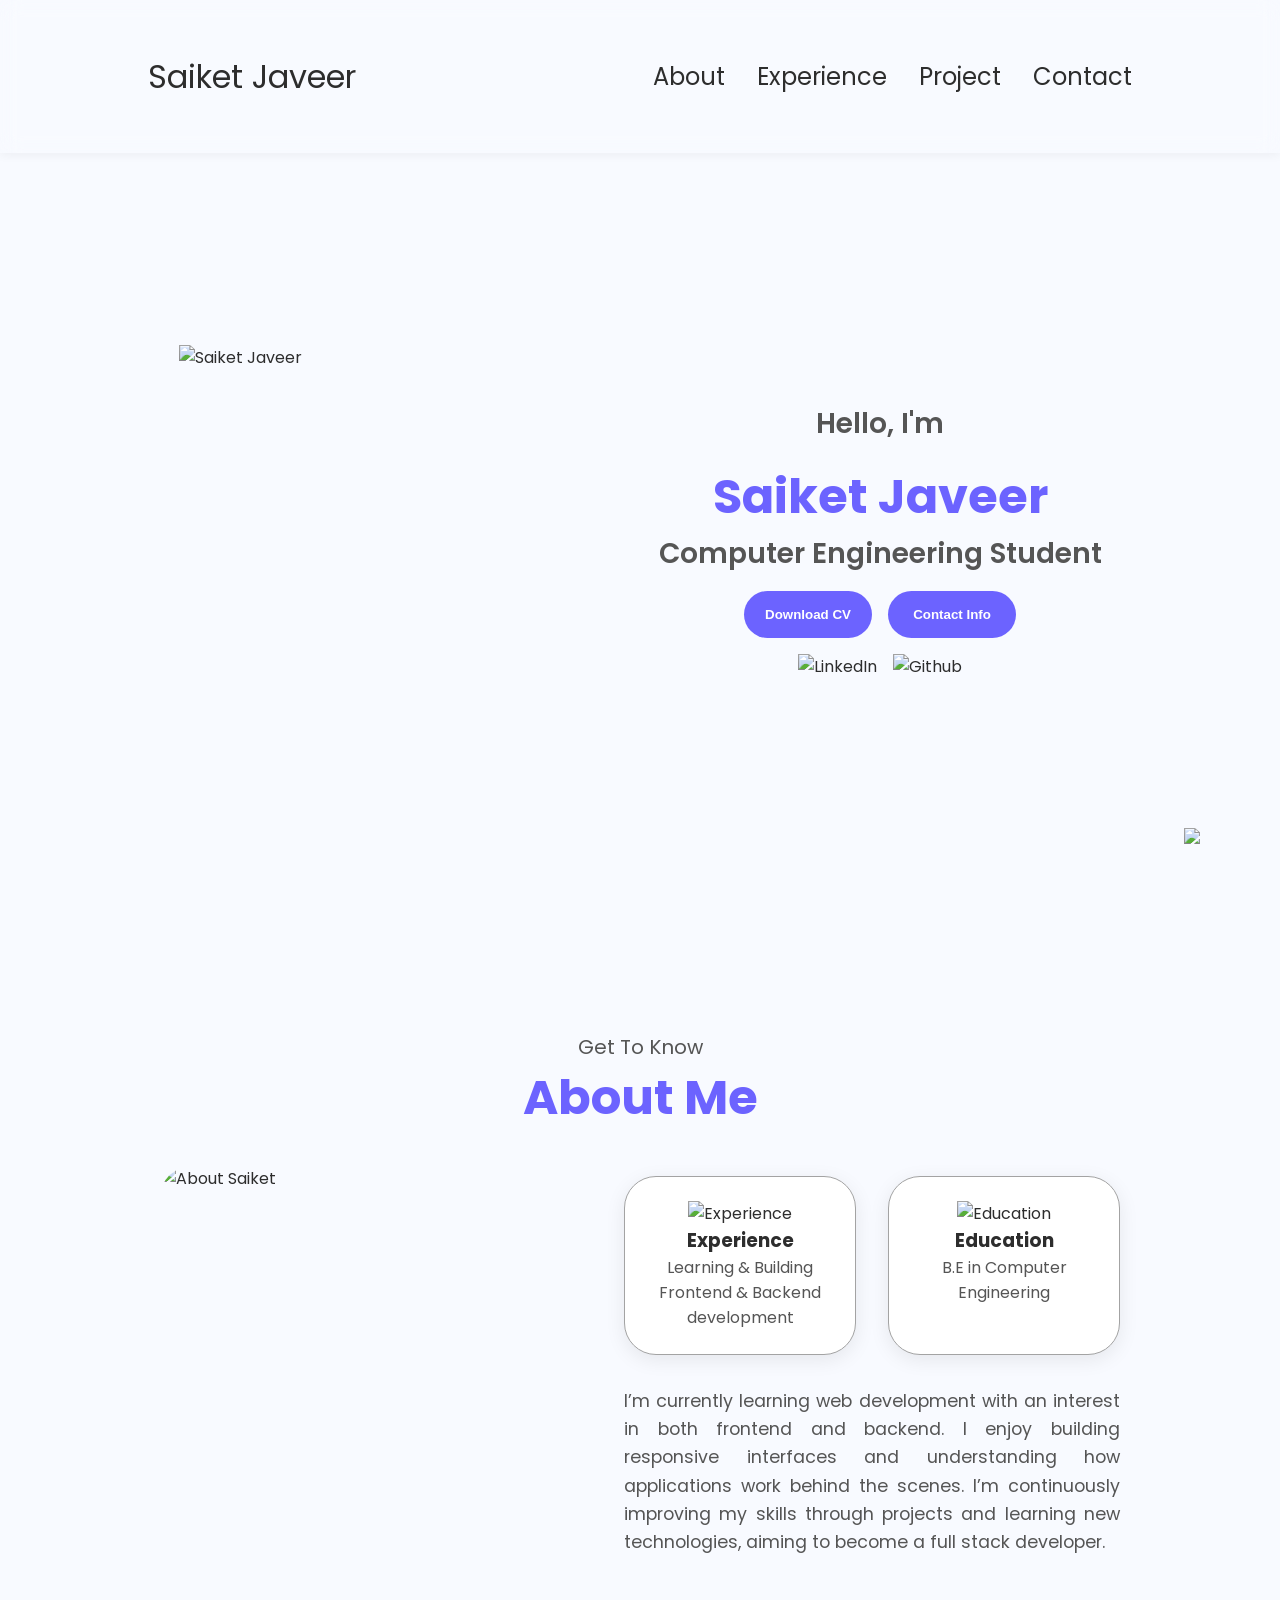
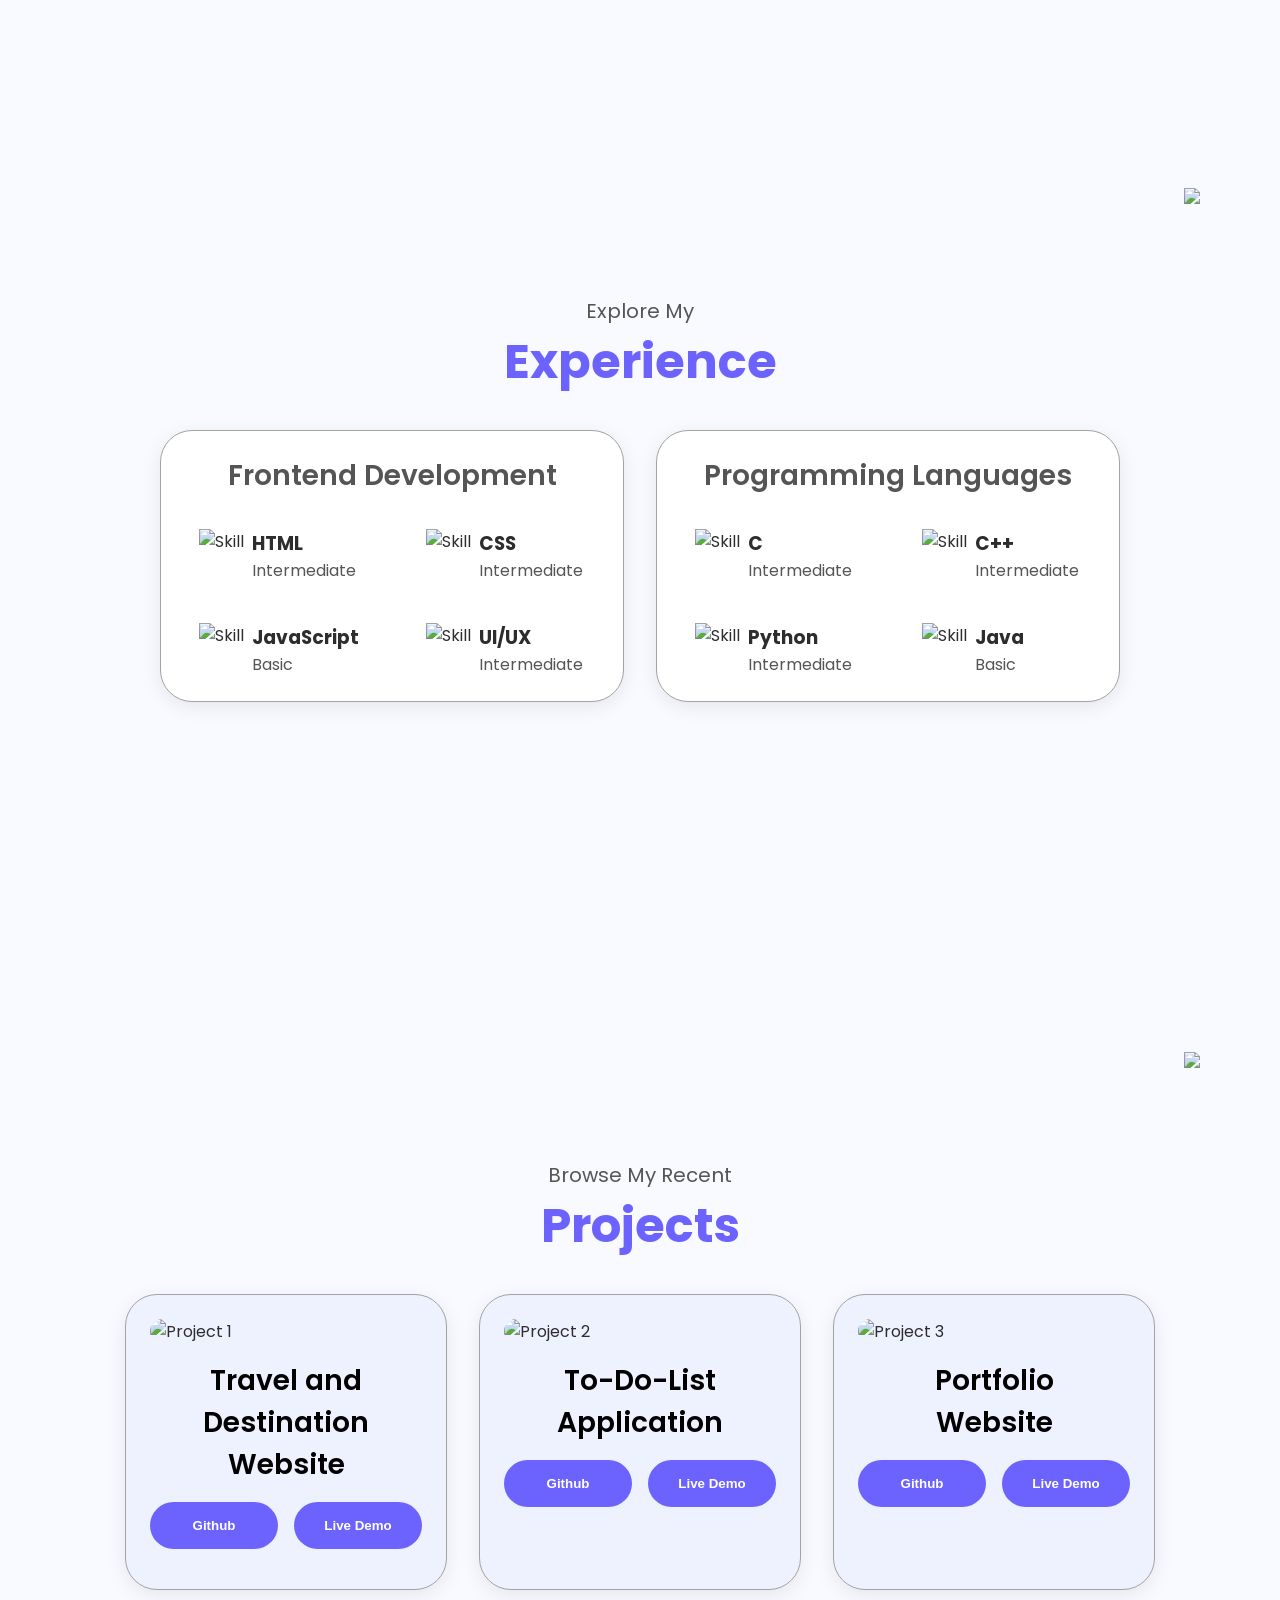
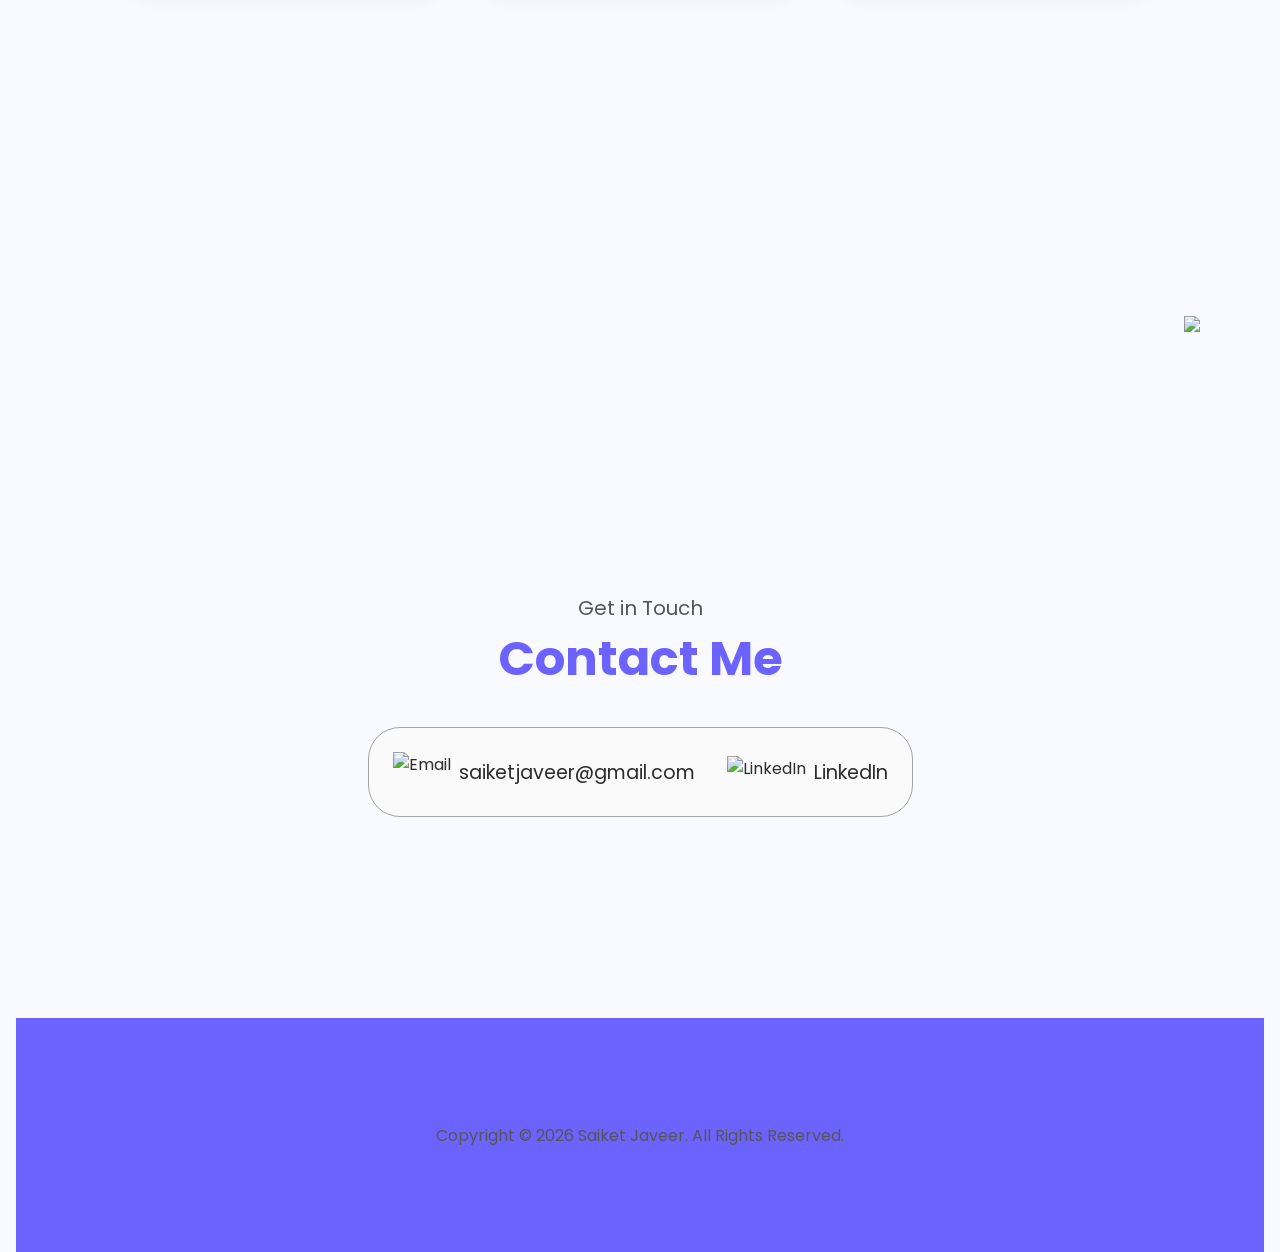
==== index.html @ c58deedf "final version" ====
<!DOCTYPE html>
<html lang="en">
<head>
    <meta charset="UTF-8">
    <meta name="viewport" content="width=device-width, initial-scale=1.0">
    <title>Saiket Javeer | Portfolio</title>
    <link rel="stylesheet" href="style.css" />
    <link rel="stylesheet" href="mediaqueries.css" />  
</head>
<body>

    <nav id="desktop-nav">
        <div class="logo">Saiket Javeer</div>
        <ul class="nav-links">
            <li><a href="#about">About</a></li>
            <li><a href="#experience">Experience</a></li>
            <li><a href="#project">Project</a></li>
            <li><a href="#contact">Contact</a></li>
        </ul>
    </nav>

    <nav id="hamburger-nav">
        <div class="logo">Saiket Javeer</div>
        <div class="hamburger-menu">
            <div class="hamburger-icon" onclick="toggleMenu()">
                <span></span>
                <span></span>
                <span></span>
            </div>
            <div class="menu-links">
                <ul>
                    <li><a href="#about" onclick="toggleMenu()">About</a></li>
                    <li><a href="#experience" onclick="toggleMenu()">Experience</a></li>
                    <li><a href="#project" onclick="toggleMenu()">Project</a></li>
                    <li><a href="#contact" onclick="toggleMenu()">Contact</a></li>
                </ul>
            </div>
        </div>
    </nav>

    <section id="profile">
        <div class="section__pic-container">
            <img src="./image 1 portfolio.jpeg" alt="Saiket Javeer">
        </div>
        <div class="section__text">
            <p class="section__text__p1">Hello, I'm</p>
            <h1 class="title">Saiket Javeer</h1>
            <p class="section__text__p2">Computer Engineering Student</p>

            <div class="btn-container">
                <button class="btn btn-color-2" onclick="window.open('./resume-example.pdf')">
                    Download CV
                </button>
                <button class="btn btn-color-2" onclick="location.href='#contact'">
                    Contact Info
                </button>
            </div>

            <div id="socials-container">
                <img src="./linkedin.png" class="icon" alt="LinkedIn" onclick="location.href='https://www.linkedin.com/in/saiket-javeer'" />
                <img src="./github.png" class="icon" alt="Github" onclick="location.href='https://github.com/saiketjaveer-web'" />
            </div>
        </div>
        <img src="./arrow.png" class="icon arrow" onclick="location.href='#about'" />
    </section>

    <section id="about">
        <p class="section__text__p1">Get To Know</p>
        <h1 class="title">About Me</h1>

        <div class="section-container">
            <div class="section__pic-container">
                <img src="./image 2 portfolio.jpeg" class="about-pic" alt="About Saiket"/>
            </div>

            <div class="about-details-section">
                <div class="about-cards-wrapper">
                    <div class="details-container">
                        <img src="./experience.png" class="icon" alt="Experience" />
                        <h3>Experience</h3>
                        <p>Learning & Building<br>Frontend & Backend development</p>
                    </div>
                    <div class="details-container">
                        <img src="./education.png" class="icon" alt="Education" />
                        <h3>Education</h3>
                        <p>B.E in Computer Engineering</p>
                    </div>
                </div>
                <div class="text-container">
                    <p>
                        I’m currently learning web development with an interest in both frontend and backend. I enjoy building responsive interfaces and understanding how applications work behind the scenes. I’m continuously improving my skills through projects and learning new technologies, aiming to become a full stack developer.
                    </p>
                </div>
            </div>
        </div>
        <img src="./arrow.png" class="icon arrow" onclick="location.href='#experience'" />
    </section>

    <section id="experience">
        <p class="section__text__p1">Explore My</p>
        <h1 class="title">Experience</h1>

        <div class="experience-details-container">
            
            <div class="details-container">
                <h2 class="experience-sub-title">Frontend Development</h2>
                <div class="article-container">
                    <article>
                        <img src="./checkmark.png" class="icon" alt="Skill" />
                        <div><h3>HTML</h3><p>Intermediate</p></div>
                    </article>
                    <article>
                        <img src="./checkmark.png" class="icon" alt="Skill" />
                        <div><h3>CSS</h3><p>Intermediate</p></div>
                    </article>
                    <article>
                        <img src="./checkmark.png" class="icon" alt="Skill" />
                        <div><h3>JavaScript</h3><p>Basic</p></div>
                    </article>
                    <article>
                        <img src="./checkmark.png" class="icon" alt="Skill" />
                        <div><h3>UI/UX</h3><p>Intermediate</p></div>
                    </article>
                </div>
            </div>

            <div class="details-container">
                <h2 class="experience-sub-title">Programming Languages</h2>
                <div class="article-container">
                    <article>
                        <img src="./checkmark.png" class="icon" alt="Skill" />
                        <div><h3>C</h3><p>Intermediate</p></div>
                    </article>
                    <article>
                        <img src="./checkmark.png" class="icon" alt="Skill" />
                        <div><h3>C++</h3><p>Intermediate</p></div>
                    </article>
                    <article>
                        <img src="./checkmark.png" class="icon" alt="Skill" />
                        <div><h3>Python</h3><p>Intermediate</p></div>
                    </article>
                    <article>
                        <img src="./checkmark.png" class="icon" alt="Skill" />
                        <div><h3>Java</h3><p>Basic</p></div>
                    </article>
                </div>
            </div>
        </div>
        <img src="./arrow.png" class="icon arrow" onclick="location.href='#project'" />
    </section>

    <section id="project">
        <p class="section__text__p1">Browse My Recent</p>
        <h1 class="title">Projects</h1>

        <div class="project-row">
            <div class="details-container color-container">
                <div class="article-container">
                    <img src="https://images01.nicepagecdn.com/page/40/90/html-template-preview-40906.webp" class="project-img" alt="Project 1" />
                </div>
                <h2 class="experience-sub-title project-title">Travel and Destination Website</h2>
                <div class="btn-container">
                    <button class="btn btn-color-2 project-btn" onclick="location.href='https://github.com/saiketjaveer-web/tourism-and-travel-website.git'">Github</button>
                    <button class="btn btn-color-2 project-btn" onclick="location.href='#'">Live Demo</button>
                </div>
            </div>
            <div class="details-container color-container">
                <div class="article-container">
                    <img src="https://imgs.search.brave.com/y5qUrwI4OBI_GmUG53EdnE_eRZyKqJmAazdnl-lyyvc/rs:fit:860:0:0:0/g:ce/aHR0cHM6Ly9tZWRp/YS5nZXR0eWltYWdl/cy5jb20vaWQvMjI0/OTQxMjgwOC9kZS9m/b3RvL3RvLWRvLWxp/c3Qtd2l0aC1jYWxj/dWxhdG9yLXBlbmNp/bC1hbmQtbm90ZXBh/ZC1vbi13b29kZW4t/ZGVzay5qcGc_cz02/MTJ4NjEyJnc9MCZr/PTIwJmM9OGUycVdK/akhZRlVzUnpaZFo4/TkY4OWJLWWZlWUNa/U1ROSEk5WDE2NVI4/Zz0" class="project-img" alt="Project 2" />
                </div>
                <h2 class="experience-sub-title project-title">To-Do-List Application</h2>
                <div class="btn-container">
                    <button class="btn btn-color-2 project-btn" onclick="location.href='https://github.com/saiketjaveer-web/ToDo-List-2.git'">Github</button>
                    <button class="btn btn-color-2 project-btn" onclick="location.href='#'">Live Demo</button>
                </div>
            </div>
            <div class="details-container color-container">
                <div class="article-container">
                    <img src="./image.png" class="project-img" alt="Project 3" />
                </div>
                <h2 class="experience-sub-title project-title">Portfolio Website</h2>
                <div class="btn-container">
                    <button class="btn btn-color-2 project-btn" onclick="location.href='https://github.com/saiketjaveer-web/portfolio-website.git'">Github</button>
                    <button class="btn btn-color-2 project-btn" onclick="location.href='#'">Live Demo</button>
                </div>
            </div>
        </div>
        <img src="./arrow.png" class="icon arrow" onclick="location.href='#contact'" />
    </section>

    <section id="contact">
        <p class="section__text__p1">Get in Touch</p>
        <h1 class="title">Contact Me</h1>
        <div class="contact-info-upper-container">
            <div class="contact-info-container">
                <img src="./email.png" class="icon contact-icon email-icon" alt="Email" />
                <p><a href="mailto:saiketjaveer@gmail.com">saiketjaveer@gmail.com</a></p>
            </div>
            <div class="contact-info-container">
                <img src="./linkedin.png" class="icon contact-icon" alt="LinkedIn" />
                <p><a href="https://www.linkedin.com/in/saiket-javeer">LinkedIn</a></p>
            </div>
        </div>
    </section>

    <footer>
       
        <p>Copyright &#169; 2026 Saiket Javeer. All Rights Reserved.</p>
    </footer>

    <script src="script.js"></script>
</body>
</html>
---- style.css ----
@import url('https://fonts.googleapis.com/css2?family=Poppins:wght@300;400;500;600&display=swap');

/* GLOBAL RESET */
* {
    margin: 0;
    padding: 0;
    box-sizing: border-box;
}

body {
    font-family: "Poppins", sans-serif;
    background: #F8FAFF;
    color: #2D2D2D;
}
html {
    scroll-behavior: smooth;
}

p {
    color: rgb(85, 85, 85);
}

/* TRANSITIONS */
a, .btn, .details-container {
    transition: all 300ms ease;
}

/* DESKTOP NAV */
nav, .nav-links {
    display: flex;
}

nav {
    justify-content: space-around;
    align-items: center;
    height: 17vh;
}

.nav-links {
    gap: 2rem;
    list-style: none;
    font-size: 1.5rem;
}

a {
    color: #2D2D2D;
    text-decoration: none;
}

a:hover {
    color: #6C63FF;
    text-decoration: underline;
    text-underline-offset: 1rem;
    text-decoration-color: rgb(181, 181, 181);
}

.logo {
    font-size: 2rem;
}

#hamburger-nav {
    display: none;
}

/* SECTIONS */
section {
    padding-top: 4vh;
    height: 96vh;
    margin: 0 10rem;
    min-height: fit-content;
    position: relative; /* Pins the arrow to the section */
}

.title {
    font-size: 3rem;
    text-align: center;
    color: #6C63FF;
}

.section__text__p1 {
    text-align: center;
    font-size: 1.25rem;
}

/* PROFILE SECTION */
#profile {
    display: flex;
    justify-content: center;
    gap: 5rem;
    height: 80vh;
}

.section__pic-container {
    display: flex;
    height: 400px;
    width: 400px;
    margin: auto 0;
}

.section__text {
    align-self: center;
    text-align: center;
}

.section__text p {
    font-weight: 600;
    font-size: 1.75rem;
    margin-bottom: 1rem;
}

.btn-container {
    display: flex;
    justify-content: center;
    gap: 1rem;
    margin-bottom: 1rem;
}

.btn {
    font-weight: 600;
    padding: 1rem;
    width: 8rem;
    border-radius: 2rem;
    border: none;
    background: #6C63FF;
    color: white;
    cursor: pointer;
    transition: all 0.3s ease;
}

.btn:hover {
    background: #4A90E2;
    transform: translateY(-4px);
    box-shadow: 0 8px 20px rgba(0,0,0,0.2);
}

#socials-container {
    display: flex;
    justify-content: center;
    gap: 1rem;
}

.icon {
    cursor: pointer;
    height: 2rem;
}

/* REUSABLE DETAILS CONTAINER (Cards) */
.details-container {
    flex: 1; /* This replaces fixed width, allowing boxes to scale */
    padding: 1.5rem;
    border: 1px solid rgb(163, 163, 163);
    border-radius: 2rem;
    text-align: center;
    background: #ffffff;
    box-shadow: 0 5px 20px rgba(0,0,0,0.08);
}

.details-container:hover {
    border-color: rgb(53, 53, 53);
    transform: translateY(-5px);
}

/* ABOUT SECTION */
.section-container {
    display: flex;
    justify-content: center;
    align-items: center; 
    gap: 4rem;
    margin-top: 2rem;
}

.about-pic {
    border-radius: 2rem;
    width: 400px;
    height: 400px;
    object-fit: cover;
}

.about-details-section {
    display: flex;
    flex-direction: column;
    justify-content: center;
    flex: 1;
}

.about-cards-wrapper {
    display: flex;
    flex-direction: row; 
    gap: 2rem;
    margin-bottom: 2rem;
}

.text-container {
    line-height: 1.6;
}

.text-container p {
    font-size: 1.1rem;
    text-align: justify;
}

/* EXPERIENCE SECTION */
.experience-details-container {
    display: flex;
    justify-content: center;
    flex-direction: row; 
    gap: 2rem;
    margin-top: 2rem;
}

.experience-sub-title {
    color: rgb(85, 85, 85);
    font-weight: 600;
    font-size: 1.75rem;
    margin-bottom: 2rem;
    text-align: center;
}

.article-container {
    display: flex;
    text-align: initial;
    flex-wrap: wrap;
    flex-direction: row;
    gap: 2.5rem;
    justify-content: space-around;
}

article {
    display: flex;
    width: 10rem;
    justify-content: flex-start;
    gap: 0.5rem;
}

article .icon {
    cursor: default;
}

/* PROJECTS SECTION */
.project-row {
    display: flex;
    justify-content: center;
    gap: 2rem;
    margin-top: 2rem;
}

.color-container {
    border-color: rgb(163, 163, 163);
    background: #EEF2FF;
}

.project-img {
    border-radius: 2rem;
    width: 100%;
    height: auto;
}

.project-title {
    margin: 1rem;
    color: black;
    text-align: center;
}

/* CONTACT SECTION */
#contact {
    display: flex;
    justify-content: center;
    flex-direction: column;
    height: 70vh;
}

.contact-info-upper-container {
    display: flex;
    justify-content: center;
    border-radius: 2rem;
    border: 1px solid rgb(163, 163, 163);
    background: rgb(250, 250, 250);
    margin: 2rem auto;
    padding: 0.5rem;
}

.contact-info-container {
    display: flex;
    align-items: center;
    justify-content: center;
    gap: 0.5rem;
    margin: 1rem;
}

.contact-info-container p {
    font-size: larger;
}

.contact-icon {
    cursor: default;
}

.email-icon {
    height: 2.5rem;
}

/* ARROWS & FOOTER */
.arrow { 
    position: absolute; 
    right: -5rem; 
    bottom: 2.5rem; 
}

/* FOOTER SECTION */
footer {
    height: 26vh;
    margin: 0 1rem;
    display: flex;
    flex-direction: column; 
    justify-content: center;
    align-items: center;
    gap: 2rem; 
    background: #6C63FF;
    color: white;
}
footer nav {
    height: fit-content;
    justify-content: center;
}

footer p {
    text-align: center;
}
nav {
    position: sticky;
    top: 0;
    backdrop-filter: blur(10px);
    background: rgba(255,255,255,0.1);
    box-shadow: 0 2px 10px rgba(0,0,0,0.05);
    z-index: 1;
}
---- mediaqueries.css ----
@media  screen and (max-width: 1400px){
    #profile{
        height: 83vh;
        margin-bottom: 6rem;
    }

    .about-containers{
        flex-wrap: wrap;
    }
}

@media  screen and (max-width: 1200px){
    #desktop-nav{
        display: none;
    }

    #mobile-nav{
        display: flex;
        justify-content: space-between;
        align-items: center;
    }

    #experience ,.experience-details-container{
        margin-top: 2rem;
    }
    #profile ,.section-container{
        display: block;
    }
    .arrow{
        display: none;
    }
    section ,.section-container{
        height: fit-content;
    }
    section{
        margin: 0 5%;
    }
    .section--pic-container{
        width: 275px;
        height: 275px;
        margin: 0 auto 2rem;
    }
    .about-containers{
        margin-top: 0;
    }

}

@media  screen and (max-width: 600px){
    #contact ,footer{
        height: 40vh;
    }
    #profile{
        height: 83vh;
        margin-bottom: 0;
    }
    article{
        font-size: 1rem;
    }
    footer nav{
        height: fit-content;
        margin-bottom: 2rem;

    }
    .about-containers ,.contact-info-upper-container , .btn-container{
        flex-wrap: wrap;
    }
    .contact-info-container{
        margin: 0;
    }
    .contact-info-container p , .nav-links li a{
        font-size: 1rem;
    }
    .experience-sub-title{
        font-size: 1.25rem;
    }
    .logo{
        font-size: 1.5rem;
    }
    .nav-links{
        flex-direction: column;
        gap: 0.5rem;
        text-align: center;
    }
    .section--pic-container{
        width: auto;
        height: 46vw;
        justify-content: center;
    }
    .section--title{
        font-size: 1.25rem;
    }
    .title{
        font-size: 2rem;
    }
    .section-container{
        text-align: justify;
    }

}
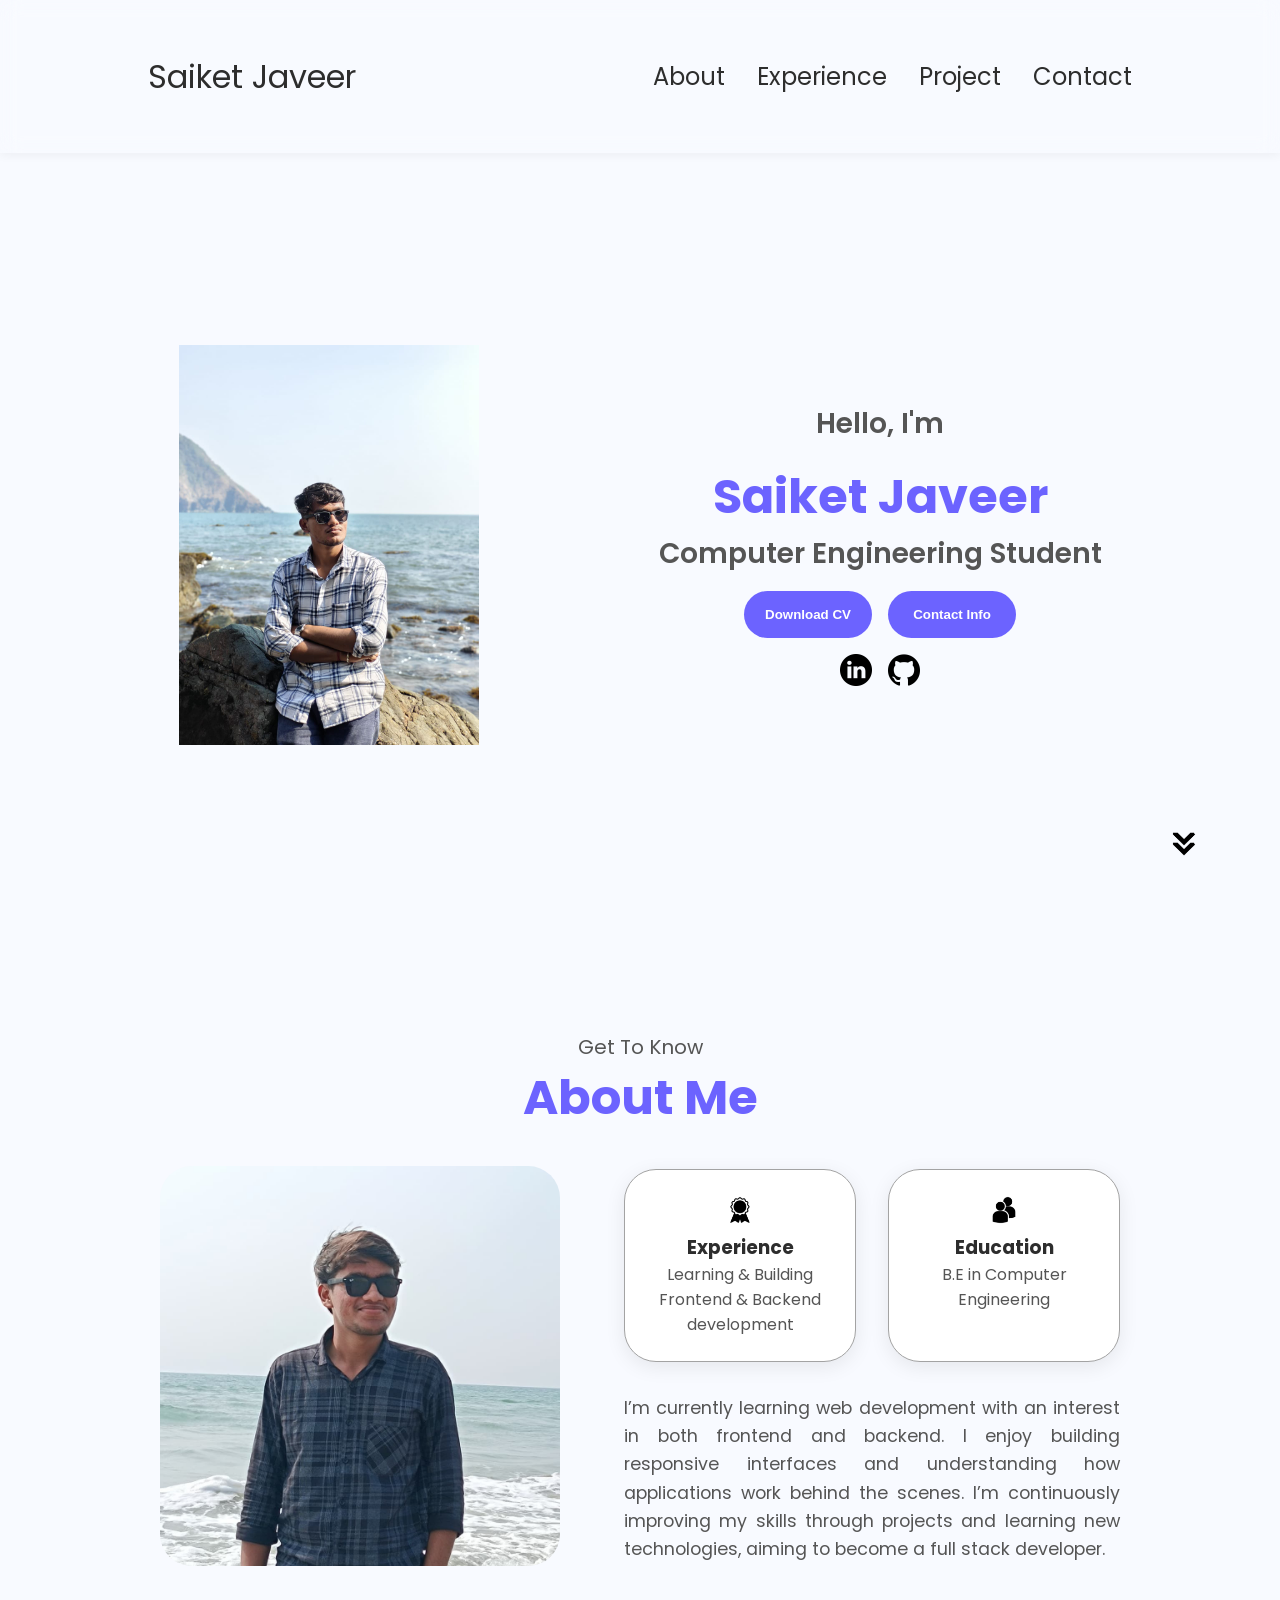
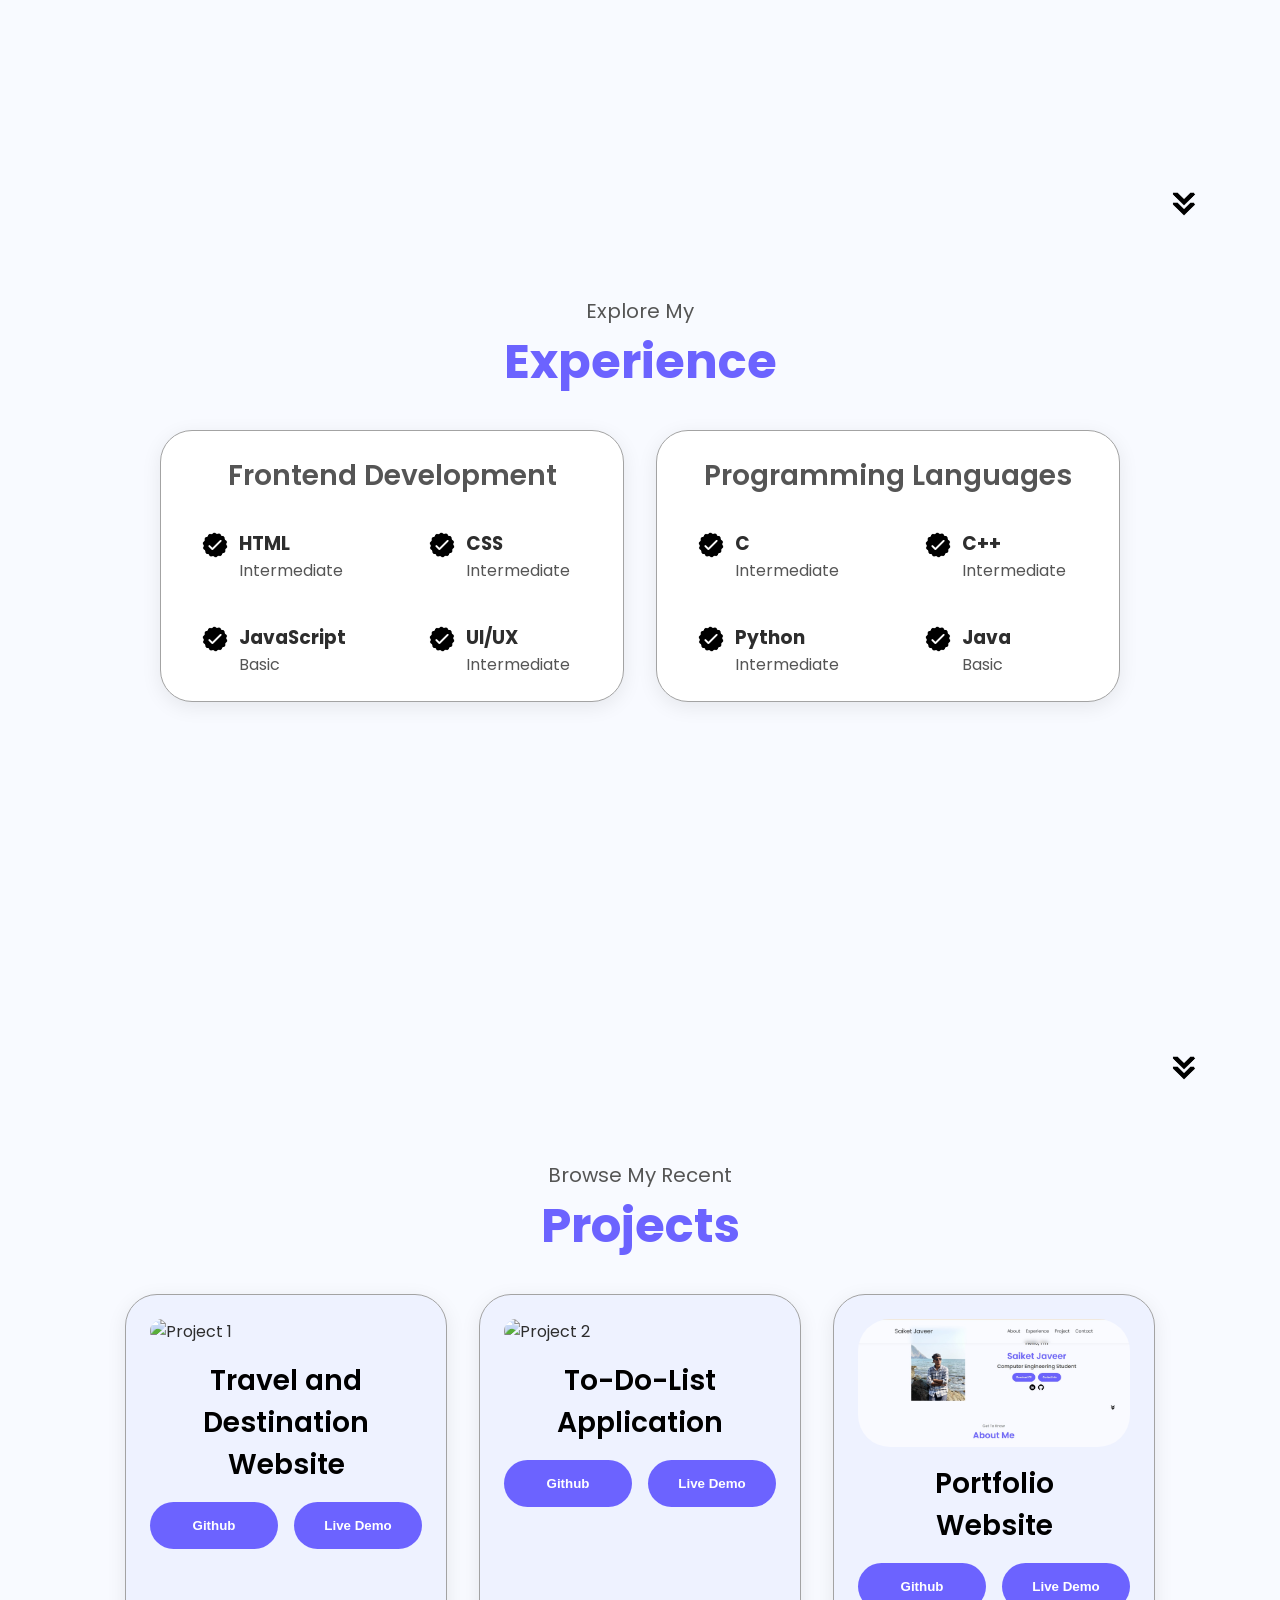
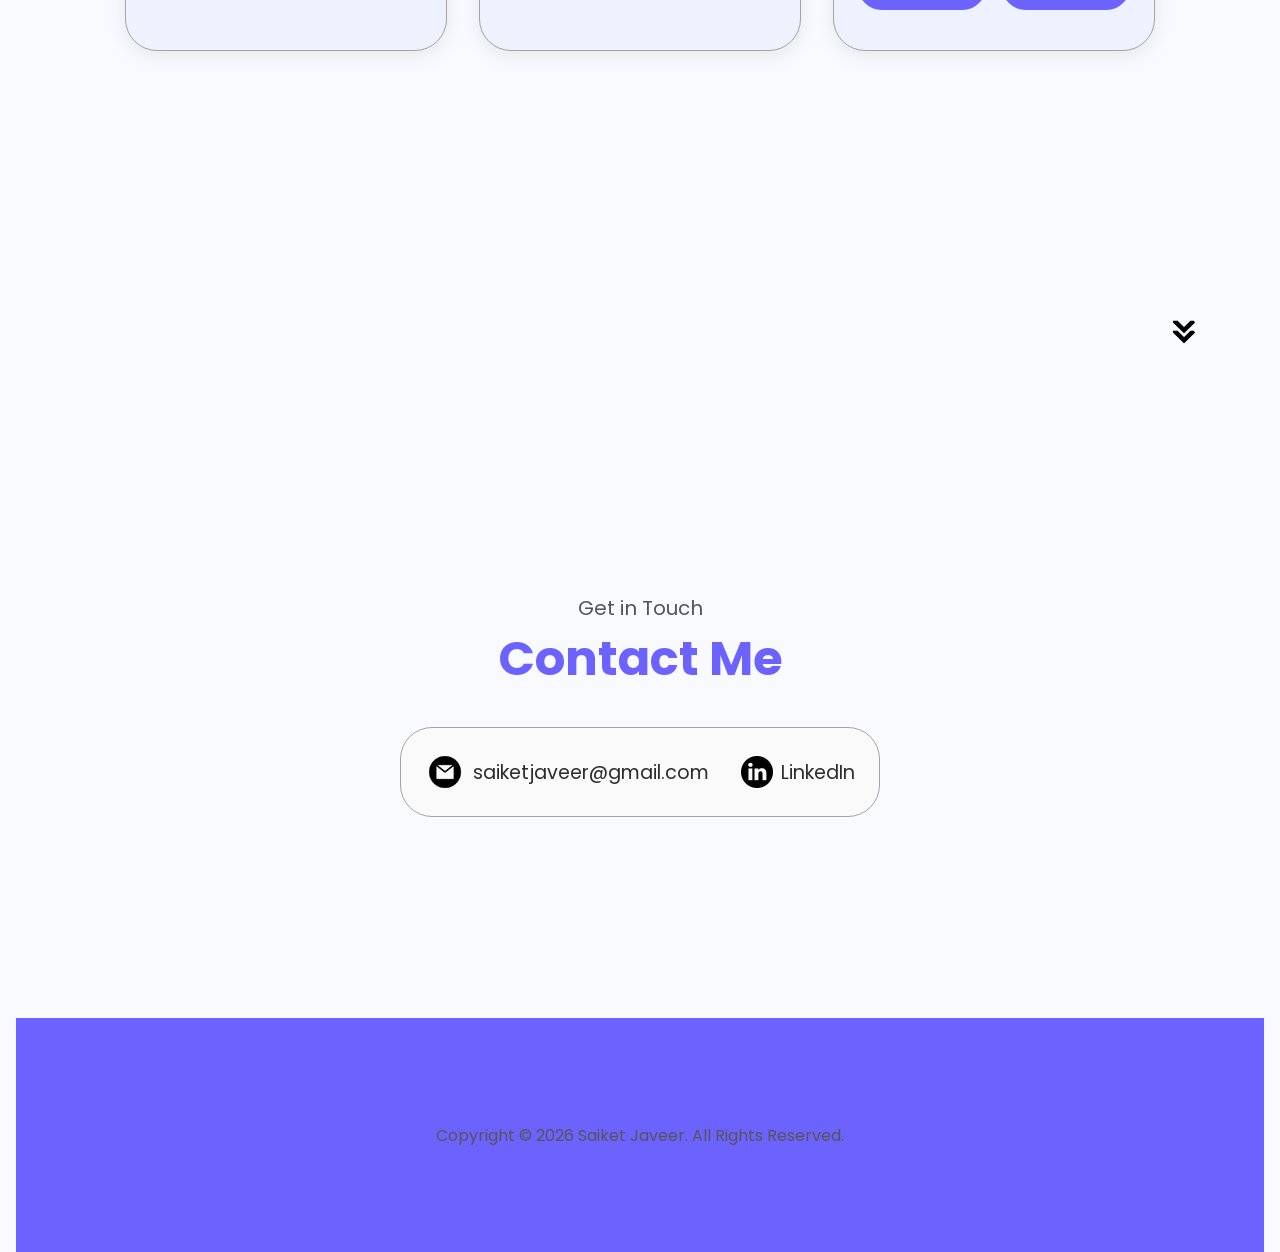
==== commit e544f41f: "fixed the path for the images" ====
--- a/index.html
+++ b/index.html
@@ -40,7 +40,7 @@
 
     <section id="profile">
         <div class="section__pic-container">
-            <img src="./image 1 portfolio.jpeg" alt="Saiket Javeer">
+            <img src="./assets/image 1 portfolio.jpeg" alt="Saiket Javeer">
         </div>
         <div class="section__text">
             <p class="section__text__p1">Hello, I'm</p>
@@ -57,11 +57,11 @@
             </div>
 
             <div id="socials-container">
-                <img src="./linkedin.png" class="icon" alt="LinkedIn" onclick="location.href='https://www.linkedin.com/in/saiket-javeer'" />
-                <img src="./github.png" class="icon" alt="Github" onclick="location.href='https://github.com/saiketjaveer-web'" />
-            </div>
-        </div>
-        <img src="./arrow.png" class="icon arrow" onclick="location.href='#about'" />
+                <img src="./assets/linkedin.png" class="icon" alt="LinkedIn" onclick="location.href='https://www.linkedin.com/in/saiket-javeer'" />
+                <img src="./assets/github.png" class="icon" alt="Github" onclick="location.href='https://github.com/saiketjaveer-web'" />
+            </div>
+        </div>
+        <img src="./assets/arrow.png" class="icon arrow" onclick="location.href='#about'" />
     </section>
 
     <section id="about">
@@ -70,18 +70,18 @@
 
         <div class="section-container">
             <div class="section__pic-container">
-                <img src="./image 2 portfolio.jpeg" class="about-pic" alt="About Saiket"/>
+                <img src="./assets/image 2 portfolio.jpeg" class="about-pic" alt="About Saiket"/>
             </div>
 
             <div class="about-details-section">
                 <div class="about-cards-wrapper">
                     <div class="details-container">
-                        <img src="./experience.png" class="icon" alt="Experience" />
+                        <img src="./assets/experience.png" class="icon" alt="Experience" />
                         <h3>Experience</h3>
                         <p>Learning & Building<br>Frontend & Backend development</p>
                     </div>
                     <div class="details-container">
-                        <img src="./education.png" class="icon" alt="Education" />
+                        <img src="./assets/education.png" class="icon" alt="Education" />
                         <h3>Education</h3>
                         <p>B.E in Computer Engineering</p>
                     </div>
@@ -93,7 +93,7 @@
                 </div>
             </div>
         </div>
-        <img src="./arrow.png" class="icon arrow" onclick="location.href='#experience'" />
+        <img src="./assets/arrow.png" class="icon arrow" onclick="location.href='#experience'" />
     </section>
 
     <section id="experience">
@@ -106,19 +106,19 @@
                 <h2 class="experience-sub-title">Frontend Development</h2>
                 <div class="article-container">
                     <article>
-                        <img src="./checkmark.png" class="icon" alt="Skill" />
+                        <img src="./assets/checkmark.png" class="icon" alt="Skill" />
                         <div><h3>HTML</h3><p>Intermediate</p></div>
                     </article>
                     <article>
-                        <img src="./checkmark.png" class="icon" alt="Skill" />
+                        <img src="./assets/checkmark.png" class="icon" alt="Skill" />
                         <div><h3>CSS</h3><p>Intermediate</p></div>
                     </article>
                     <article>
-                        <img src="./checkmark.png" class="icon" alt="Skill" />
+                        <img src="./assets/checkmark.png" class="icon" alt="Skill" />
                         <div><h3>JavaScript</h3><p>Basic</p></div>
                     </article>
                     <article>
-                        <img src="./checkmark.png" class="icon" alt="Skill" />
+                        <img src="./assets/checkmark.png" class="icon" alt="Skill" />
                         <div><h3>UI/UX</h3><p>Intermediate</p></div>
                     </article>
                 </div>
@@ -128,25 +128,25 @@
                 <h2 class="experience-sub-title">Programming Languages</h2>
                 <div class="article-container">
                     <article>
-                        <img src="./checkmark.png" class="icon" alt="Skill" />
+                        <img src="./assets/checkmark.png" class="icon" alt="Skill" />
                         <div><h3>C</h3><p>Intermediate</p></div>
                     </article>
                     <article>
-                        <img src="./checkmark.png" class="icon" alt="Skill" />
+                        <img src="./assets/checkmark.png" class="icon" alt="Skill" />
                         <div><h3>C++</h3><p>Intermediate</p></div>
                     </article>
                     <article>
-                        <img src="./checkmark.png" class="icon" alt="Skill" />
+                        <img src="./assets/checkmark.png" class="icon" alt="Skill" />
                         <div><h3>Python</h3><p>Intermediate</p></div>
                     </article>
                     <article>
-                        <img src="./checkmark.png" class="icon" alt="Skill" />
+                        <img src="./assets/checkmark.png" class="icon" alt="Skill" />
                         <div><h3>Java</h3><p>Basic</p></div>
                     </article>
                 </div>
             </div>
         </div>
-        <img src="./arrow.png" class="icon arrow" onclick="location.href='#project'" />
+        <img src="./assets/arrow.png" class="icon arrow" onclick="location.href='#project'" />
     </section>
 
     <section id="project">
@@ -176,7 +176,7 @@
             </div>
             <div class="details-container color-container">
                 <div class="article-container">
-                    <img src="./image.png" class="project-img" alt="Project 3" />
+                    <img src="./assets/image.png" class="project-img" alt="Project 3" />
                 </div>
                 <h2 class="experience-sub-title project-title">Portfolio Website</h2>
                 <div class="btn-container">
@@ -185,7 +185,7 @@
                 </div>
             </div>
         </div>
-        <img src="./arrow.png" class="icon arrow" onclick="location.href='#contact'" />
+        <img src="./assets/arrow.png" class="icon arrow" onclick="location.href='#contact'" />
     </section>
 
     <section id="contact">
@@ -193,11 +193,11 @@
         <h1 class="title">Contact Me</h1>
         <div class="contact-info-upper-container">
             <div class="contact-info-container">
-                <img src="./email.png" class="icon contact-icon email-icon" alt="Email" />
+                <img src="./assets/email.png" class="icon contact-icon email-icon" alt="Email" />
                 <p><a href="mailto:saiketjaveer@gmail.com">saiketjaveer@gmail.com</a></p>
             </div>
             <div class="contact-info-container">
-                <img src="./linkedin.png" class="icon contact-icon" alt="LinkedIn" />
+                <img src="./assets/linkedin.png" class="icon contact-icon" alt="LinkedIn" />
                 <p><a href="https://www.linkedin.com/in/saiket-javeer">LinkedIn</a></p>
             </div>
         </div>
